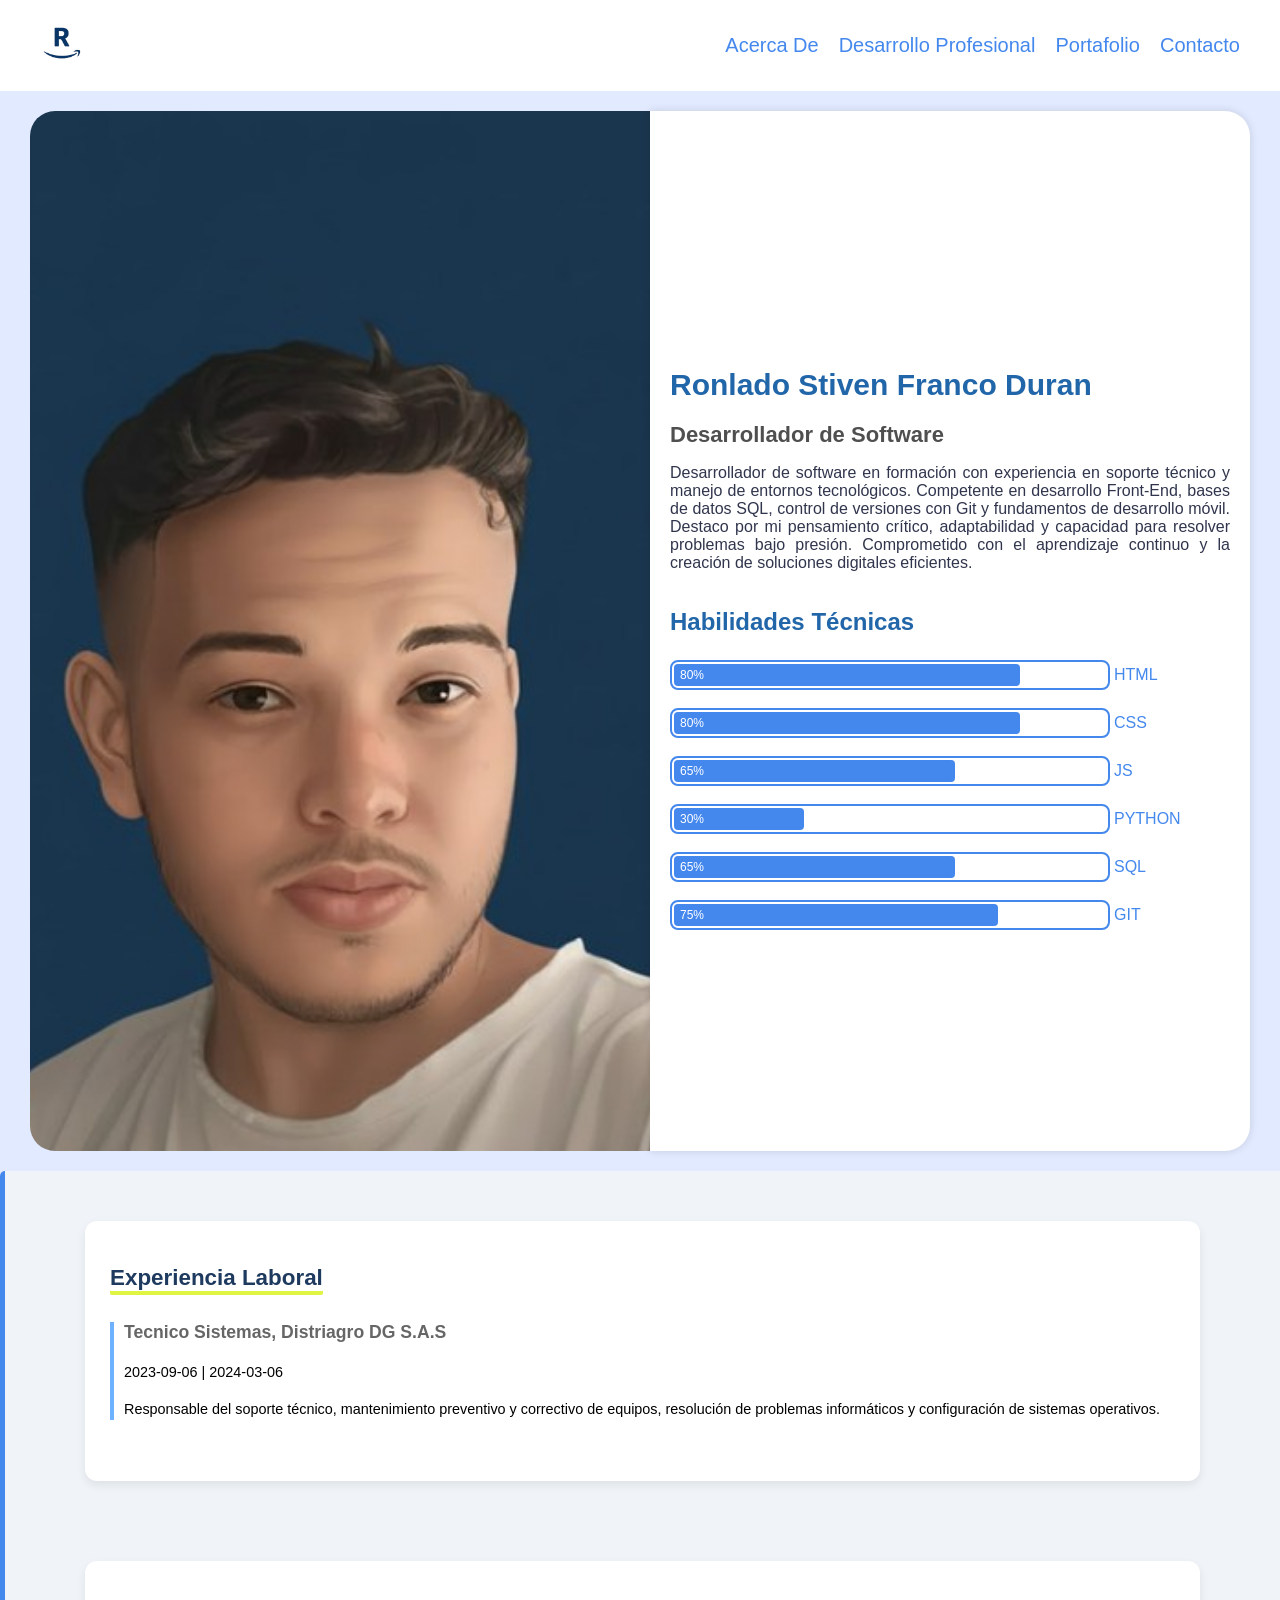
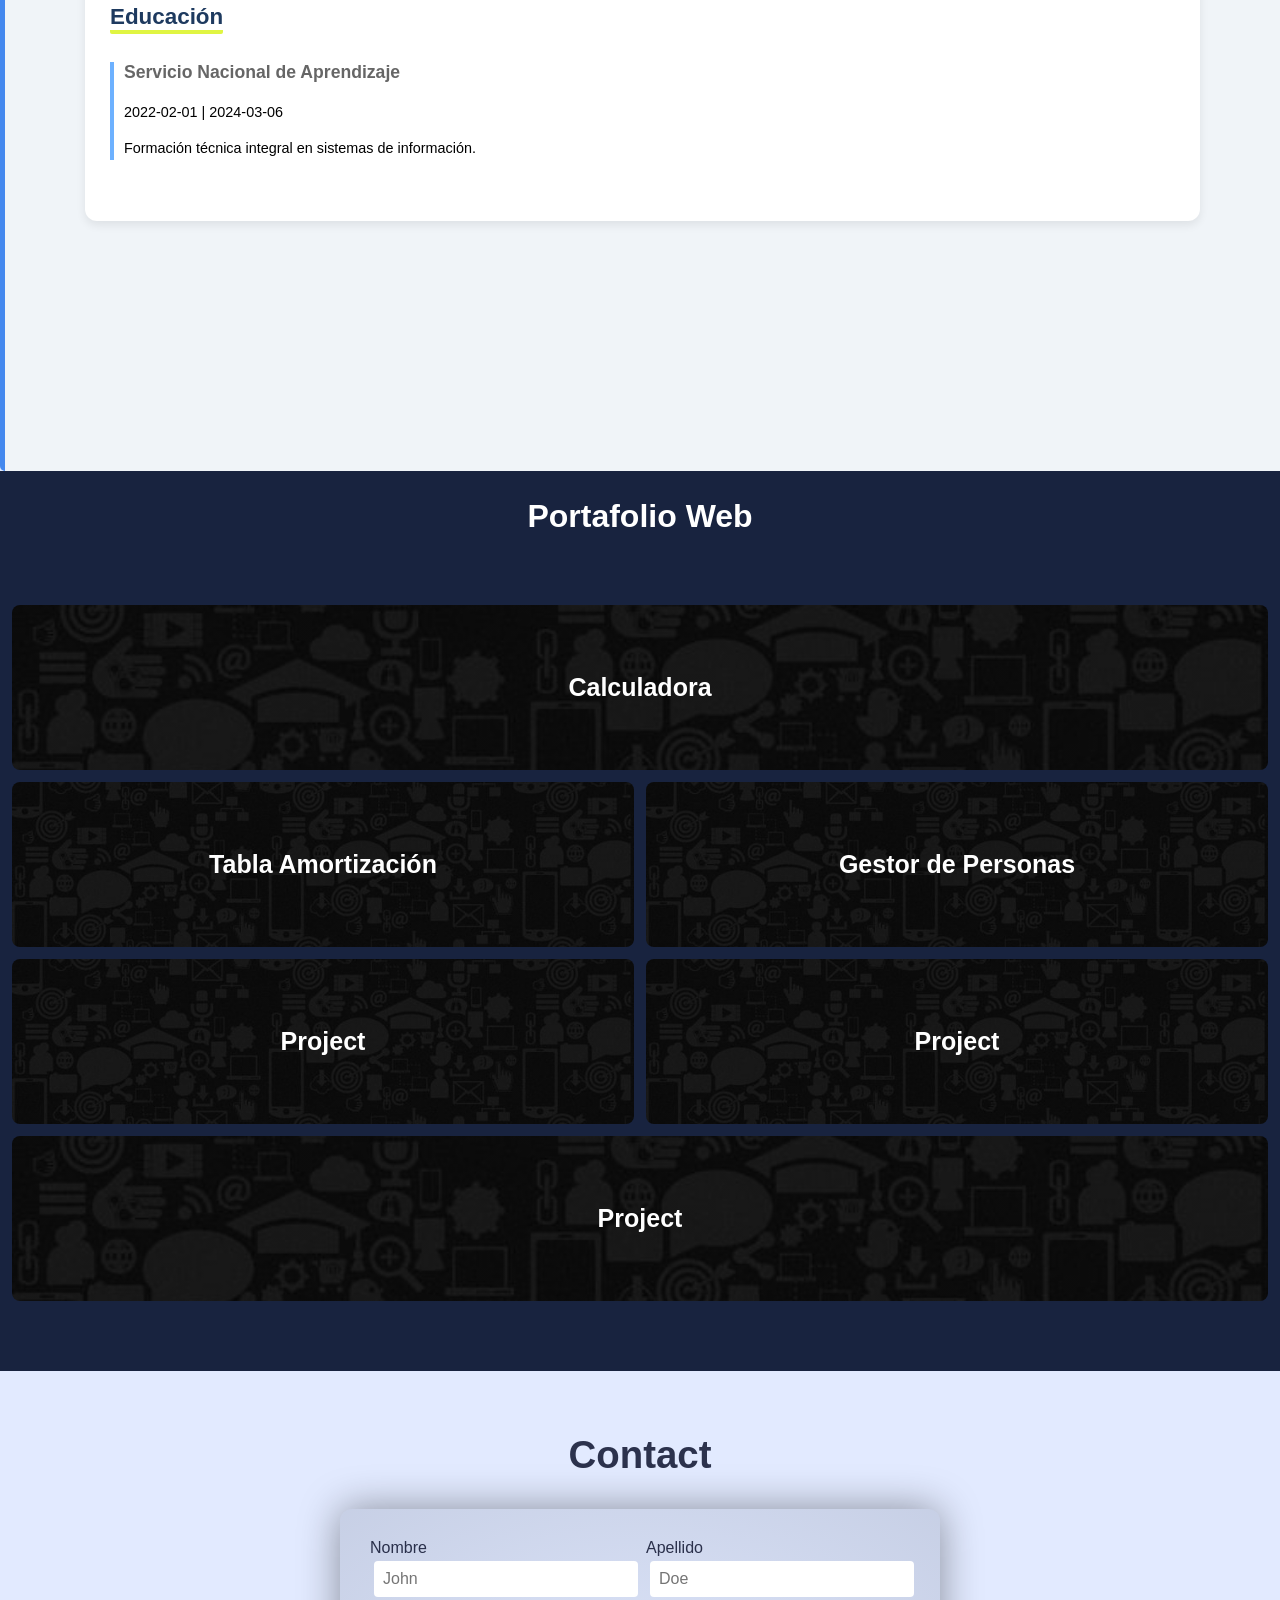
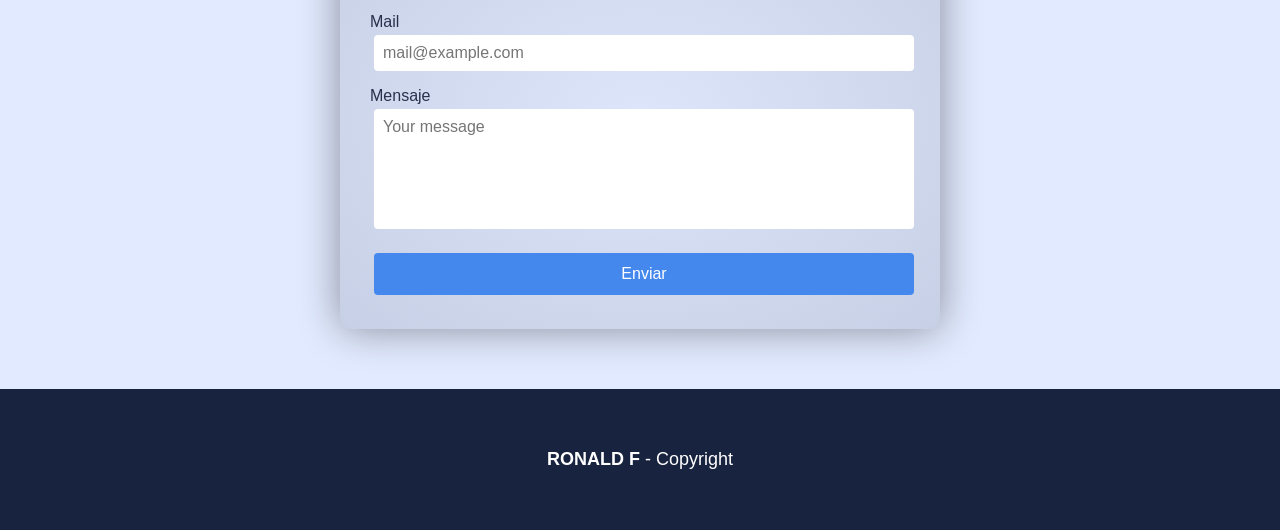
==== index.html @ 2392f157 "Versión 1 Repo Ronald" ====
<!DOCTYPE html>
<html lang="es">
  <head>
    <meta charset="UTF-8" />
    <meta name="viewport" content="width=device-width, initial-scale=1.0" />
    <title>Web Completa</title>
    <link rel="stylesheet" href="styles.css" />
  </head>
  <body>
    <header class="header">
      <input type="checkbox" id="open-menu" class="header__checkbox" />
      <label for="open-menu" class="header__open-nav-button" role="button"
        >=</label
      >

      <div class="header__logo-container">
        <img
          class="header__logo"
          src="IMAGENES/ronaldlogojpg.png"
          alt="simbolor R"
        />
      </div>

      <nav class="header__nav">
        <ul class="header__nav-list">
          <li class="header__nav-item"><a href="#profile">Acerca De</a></li>
          <li class="header__nav-item">
            <a href="#info">Desarrollo Profesional</a>
          </li>
          <li class="header__nav-item"><a href="#portfolio">Portafolio</a></li>
          <li class="header__nav-item"><a href="#contact">Contacto</a></li>
        </ul>
      </nav>
    </header>

    <main class="profile" id="profile">
      <div class="profile__wrapper">
        <div class="profile__img-container">
          <img
            src="IMAGENES/ronaldhd2.jpg"
            class="profile__img"
            alt="Foto de Perfil"
          />
        </div>
        <div class="profile__data-container">
          <div class="profile__data">
            <div class="profile__description">
              <h1>Ronlado Stiven Franco Duran</h1>
              <p class="profesion">Desarrollador de Software</p>
              <p class="description">
                Desarrollador de software en formación con experiencia en
                soporte técnico y manejo de entornos tecnológicos. Competente en
                desarrollo Front-End, bases de datos SQL, control de versiones
                con Git y fundamentos de desarrollo móvil. Destaco por mi
                pensamiento crítico, adaptabilidad y capacidad para resolver
                problemas bajo presión. Comprometido con el aprendizaje continuo
                y la creación de soluciones digitales eficientes.
              </p>
            </div>
            <div class="profile__skills-container">
              <h2>Habilidades Técnicas</h2>
              <ul>
                <li class="profile__skill">
                  <div class="load-bar">
                    <div class="load-bar__bar bar--80">80%</div>
                  </div>
                  <span class="profile__skill-name">HTML</span>
                </li>

                <li class="profile__skill">
                  <div class="load-bar">
                    <div class="load-bar__bar bar--80">80%</div>
                  </div>
                  <span class="profile__skill-name">CSS</span>
                </li>

                <li class="profile__skill">
                  <div class="load-bar">
                    <div class="load-bar__bar bar--65">65%</div>
                  </div>
                  <span class="profile__skill-name">JS</span>
                </li>

                <li class="profile__skill">
                  <div class="load-bar">
                    <div class="load-bar__bar bar--30">30%</div>
                  </div>
                  <span class="profile__skill-name">PYTHON</span>
                </li>

                <li class="profile__skill">
                  <div class="load-bar">
                    <div class="load-bar__bar bar--65">65%</div>
                  </div>
                  <span class="profile__skill-name">SQL</span>
                </li>

                <li class="profile__skill">
                  <div class="load-bar">
                    <div class="load-bar__bar bar--75">75%</div>
                  </div>
                  <span class="profile__skill-name">GIT</span>
                </li>
              </ul>
            </div>
          </div>
        </div>
      </div>
    </main>
    <section class="experience__section" id="info">
      <div class="profile__xp-container">
        <h2 class="xp__title">Experiencia Laboral</h2>

        <br />

        <div class="work">
          <h3 class="work__title">Tecnico Sistemas, Distriagro DG S.A.S</h3>

          <p class="container__details">2023-09-06 | 2024-03-06</p>
          <p class="container__details">
            Responsable del soporte técnico, mantenimiento preventivo y
            correctivo de equipos, resolución de problemas informáticos y
            configuración de sistemas operativos.
          </p>
        </div>
        <br />
      </div>

      <div class="profile__xp-container">
        <h2 class="xp__title">Educación</h2>

        <br />

        <div class="work">
          <h3 class="work__title">Servicio Nacional de Aprendizaje</h3>

          <p class="container__details">2022-02-01 | 2024-03-06</p>
          <p class="container__details">
            Formación técnica integral en sistemas de información.
          </p>
        </div>

        <br />
      </div>
    </section>
    <section class="portfolio" id="portfolio">
      <h2 class="portfolio__title">Portafolio Web</h2>
      <div class="portfolio__project-container">
        <div class="portfolio__project">
          <a class="portfolio__project-name" href="./CALCULADORA/index.html"
            >Calculadora</a
          >
        </div>
        <div class="portfolio__project">
          <a
            class="portfolio__project-name"
            href="./TABLA_AMORTIZACIÓN/index.html"
            >Tabla Amortización</a
          >
        </div>
        <div class="portfolio__project">
          <a
            class="portfolio__project-name"
            href="./GESTOR_DE_PERSONAS/pagina.php"
            >Gestor de Personas</a
          >
        </div>
        <div class="portfolio__project">
          <a class="portfolio__project-name" href="#">Project</a>
        </div>
        <div class="portfolio__project">
          <a class="portfolio__project-name" href="#">Project</a>
        </div>
        <div class="portfolio__project">
          <a class="portfolio__project-name" href="#">Project</a>
        </div>
      </div>
    </section>
    <section class="form" id="contact">
      <h2 class="form__title">Contact</h2>
      <form class="form__form" method="post">
        <div class="form__input-container">
          <label>
            Nombre
            <input type="text" name="nombre" placeholder="John" />
          </label>
        </div>

        <div class="form__input-container">
          <label>
            Apellido
            <input type="text" name="apellido" placeholder="Doe" />
          </label>
        </div>

        <div class="form__input-container">
          <label>
            Mail
            <input type="email" name="mail" placeholder="mail@example.com" />
          </label>
        </div>

        <div class="form__input-container">
          <label>
            Mensaje
            <textarea name="mensaje" placeholder="Your message"></textarea>
          </label>
        </div>

        <div class="form__input-container">
          <input type="submit" value="Enviar" />
        </div>
      </form>
    </section>
    <footer><strong>RONALD F </strong>- Copyright</footer>
  </body>
</html>
---- styles.css ----
* {
    box-sizing: border-box;
    scroll-behavior: smooth;

}

body {
    font-family: 'Gill Sans', 'Gill Sans MT', Calibri, 'Trebuchet MS', sans-serif;
    background-color: #E2EAFF;
    color: #101632DD;
}

body, div, ul, nav, header, footer, a, li, label {
    margin: 0;
    padding: 0;
}

/*--------HEADER SECTION*/

.header {
    background-color:  #FFF;
    display: flex;
    justify-content: space-between;
    align-items: center;
    container-type: inline-size;
    container-name: header;
    position: relative;
    z-index: 10px;
    text-align: center;
    font-size: 20px;
}

.header__open-nav-button {
    color: #48E;
    font-size: 3rem;
    font-weight: 600px;
    position: absolute;
    right: 10px;
    z-index: 20; 
    cursor: pointer;
}


.header__checkbox{
    display: none;
}

.header__nav {
    display: none;
    background-color: #FFF;
    position: absolute;
    height: 100vh;
    width: 100vw;
    top: 0;
    z-index: 10;
}

.header__nav-list{
    display: flex;
    flex-direction: column;
    height: 40vh;
    margin: auto;
    justify-content: space-evenly;
}

.header__checkbox:checked ~ .header__nav{
    display: flex;
}

.header__logo-container {
    position: relative;
    z-index: 20;
}

.header__logo {
    max-width: 100%;
    width: 85px;
    margin: 10px 20px;
}

.header__nav-item{
    list-style: none;
}

.header__nav-item a {
    color: #48E;
    text-decoration: none;
}

.header__nav-item :is(:hover,:active){
    text-decoration: underline;
}


/*--------HEADER QUERIES*/

@container header (min-width: 730px){
    .header__nav{ 
       display: block;
       position: static;
       height: auto;
       width: auto;
       z-index: auto;
       justify-content: space-around; 
      }

    .header__nav-list{
        flex-direction: row;
        height: auto;
        width: auto;
        gap: 20px;
        margin-right: 40px;
    }

    .header__open-nav-button{
        display: none;
    }
}

/*-------- HEADER ENDS----------*/


/*------- PROFILE SECTION------*/

.profile {
    container-name: profile;
    container-type: inline-size;
}

.profile__wrapper {
    display: flex;
    flex-direction: column;
    justify-content: center;
    background-color: #FFF;
    max-width: 1400px;
    height: auto;
}

.profile__data-container {
    max-width: 600px;
    padding: 20px;

}

.profile__description{
    display: flex;
    flex-direction: column;
    align-items: start;
}

.profile__description h1{
    font-size: 30px;
}

.profile__img-container {
    max-height: 500px;
    overflow: hidden;
}

.profile__img {
    max-width: 100%;
    width: 600px;
}

h1 {
    color: #26A;
    font-size: 20px;
}

.profesion {
    margin: 0;
    font-weight: bold;
    color: #4F4F4F;
    font-size: 22px;
}

.description {
  text-align: justify;
}

.profile__skills-container h2 {
    color: #26A;
}

.profile__skill {
    list-style: none;
    display: flex;
    align-items: center;
    margin: 10px;
    max-width: 600px;
    margin-left: 0;
}

.load-bar {
    border:  2px solid #48E;
    border-radius: 8px;
    color: #FFF;
    padding: 2px;
    font-size: 12px;
    width: 80%;
    margin: 4px;
    margin-left: 0;
}

.profile__skill-name {
    color: #48E;
}

.load-bar__bar {
    background-color: #48E;
    border-radius: 4px;
    padding: 4px 6px;
}

.bar--80 {
    width: 80%;
}

.bar--65 {
    width: 65%;
}

.bar--75 {
    width: 75%;
}

.bar--30{
    width: 30%;
}

.bar--60 {
    width: 60%;
}

.bar--90 {
    width: 90%;
}

/*------- PROFILE QUERIES------*/

@container profile (min-width: 610px ){
    .profile__wrapper {
        flex-direction: row;
        padding: 20px;
        background-color: transparent;
        height: 120vh;
        margin: auto;
    }

    .profile__data-container{
        background-color: #FFF;
        display: flex;
        align-items: center;
        border-radius: 0 25px 25px 0;
        box-shadow: 0px 0px 9px  #0002;
    }

    h1 {
        margin-top: 0;
        padding-top: 50px;
        font-size: 3rem;
        text-wrap: balance;
    }

    .profile__data {
        max-width: 620px;
    }

    .profile__img-container {
        max-height: initial;
        border-radius: 25px 0 0 25px;
    }

    .profile__img {
        height: 100%;
        object-fit: cover;
        width: 620px;
    }
}

/*------- PROFILE ENDS------*/

/*------- EXPERIENCE SECTION -----*/

.experience__section {
    background-color: #f0f4f8;
    min-height: 100vh;
    display: flex;
    flex-direction: column;
    text-align: start;
    justify-content: flex-start;
    padding: 50px 80px;
    gap: 40px;
    font-family: 'Segoe UI', Tahoma, Geneva, Verdana, sans-serif;
    border-left: 5px solid #48E;
    border-top-left-radius:5px ;
    border-bottom-left-radius:5px ;

}

.profile__xp-container {
    background-color: #ffffff;
    padding: 25px;
    border-radius: 12px;
    margin-bottom: 40px;
    box-shadow: 0px 4px 10px rgba(0, 0, 0, 0.08);
    transition: transform .2s ease;
}

.profile__xp-container:hover {
    transform: translateY(-3px);
    border: 1px solid rgb(115, 170, 253);
}

.work {
    border-left: 4px solid #6db1ff;
    margin-bottom: 18px;
    padding-left: 10px;
}

.xp__title {
    color: #1e3a5f;
    font-weight: bold;
    font-size: 1.4rem;
    margin-bottom: 10px;
    display: inline-block;
    border-bottom: 4px solid #e0f542;
    border-radius:2px;
}

.work__title {
    color: #0009;
    font-size: 1.1rem;
}

.container__details {
    color: #000;
    font-size: .9rem;
    line-height: 1.4rem;
}

/*------- EXPERIENCE QUIERIES -----*/

@media (max-width: 992px) {
    .experience__section {
        padding: 40px 50px;
    }
}

@media (max-width: 768px) {
    .experience__section {
        padding: 30px 35px;
    }

    .xp__title {
        font-size: 1.2rem;
    }

    .work__title {
        font-size: 1rem;
    }
}

@media (max-width: 576px) {
    .experience__section {
        padding: 25px 20px;
        gap: 25px;
    }

    .profile__xp-container {
        padding: 20px;
    }

    .xp__title {
        font-size: 1.1rem;
    }

    .container__details {
        font-size: .85rem;
    }
}

@media (max-width: 400px) {
    .experience__section {
        padding: 20px 15px;
    }

    .container__details {
        font-size: .8rem;
    }
}

/*------- EXPERIENCE END -----*/

/*------- PORTFOLIO SECTION------*/

.portfolio {
    background-color: #18233F;
    color: #FFF;
    min-height: 100vh;
    display: flex;
    flex-direction: column;
    text-align: center;
    container-name: portfolio;
    container-type: inline-size;
    justify-content: space-evenly;
}

.portfolio__title {
    font-size: 2rem;
    margin-bottom: 0 ;
}

.portfolio__project-container {
    display: grid;
    grid-template-columns: 1fr;
    max-width: 1300px;
    margin: auto;
    width: 100%;
    gap: 12px;
    padding: 12px;
    min-height: 80vh;
}

.portfolio__project-name{
    font-size: 25px;
    text-decoration: none;
    color: #FFF;
    font-weight: 800;
}

.portfolio__project {
    background-image: linear-gradient(#0006, #0006), url("./IMAGENES/proyectsFondo.jpg") ;
    background-position: center;
    background-size: cover;
    display: grid;
    place-content: center;
    border-radius: 8px;
}


.portfolio__project:hover {
    opacity: 0.74;
    outline: 2px solid #FFF6;
}
/*------- PORTFOLIO QUERIES------*/

@container portfolio (min-width: 56.25rem){
    .portfolio__project-container {
        grid-template-columns: repeat(auto-fill, minmax(420px, 1fr));
    }

    .portfolio__project:first-child {
        grid-column: span 2;
    }

    .portfolio__project:last-child{
        grid-column: span 2;
    }
}

@container portfolio (min-width: 81.25rem){
    .portfolio__project-container {
        grid-template-columns: repeat(auto-fill, minmax(300px, 1fr));
    }

    .portfolio__project:first-child {
        grid-column: span 2;
        grid-row: span 2;
    }

    .portfolio__project:nth-child(6){
        grid-column: span 4;
    }
}

/*------- PORTFOLIO ENDS------*/


/*------- CONTACT SECTION------*/

.form {
    min-height: 60vh;
    display: flex;
    flex-direction: column;
    justify-content: center;
    align-items: center;
    font-size: inherit;
    padding: 30px 0;
    container-name: form;
    container-type: inline-size;
}


.form__title {
    text-align: center;
    font-size: 25px;
}

.form__form {
    padding: 12px;
    max-width: 600px;
    width: 100%;
    display: grid;
    margin-bottom: 30px;
}


.form__input-container :is(input, textarea) {
    width: 100%;
    padding: 9px;
    font-size: 16px;
    margin: 4px;
    border: none;
    box-shadow: 2px 2px 4px #0003;
    background-color: #FFF;
}

.form__input-container textarea {
    resize:none ;
    min-height: 120px;
    font-family: inherit;
}

.form__input-container input[type="submit"]{
    padding: 12px;
    background-color: #48E;
    color: #FFF;
}

.form__title {
    font-size: 2.4rem;
}

/*------- CONTACT QUERIES------*/

@container form (min-width: 56.25rem){
    .form__form {
        grid-template-columns: 1fr 1fr;
        grid-template-areas: 
        "name lastname"
        "email email"
        "message message"
        "button button";
        gap: 12px;
        background: radial-gradient(#18233F06, #18233F22);
        padding: 30px;
        border-radius: 12px;
        box-shadow: 0px 0px 40px #0006; 
    }
    

    .form__input-container:first-child{
        grid-area: name;
    }

    .form__input-container:nth-child(2){
        grid-area: lastname;
    }

    .form__input-container:nth-child(3){
        grid-area: email;
    }

    .form__input-container:nth-child(4){
        grid-area: message;
    }

    .form__input-container:nth-child(5){
        grid-area: button;
    }

    .form__input-container :is(input, textarea) {
        box-shadow: none;
        border-radius: 4px;
    }

    .form__input-container  input {
        cursor: pointer;
    }
}

/*------- CONTACT ENDS------*/


/*------- FOOTER SECTION------*/

footer {
    padding: 60px;
    text-align: center;
    background-color: #18233F;
    color:  #FFF;
    font-size: 18px;
}

/*------- FOOTER QUERIES------*/


/*------- FOOTER ENDS------*/
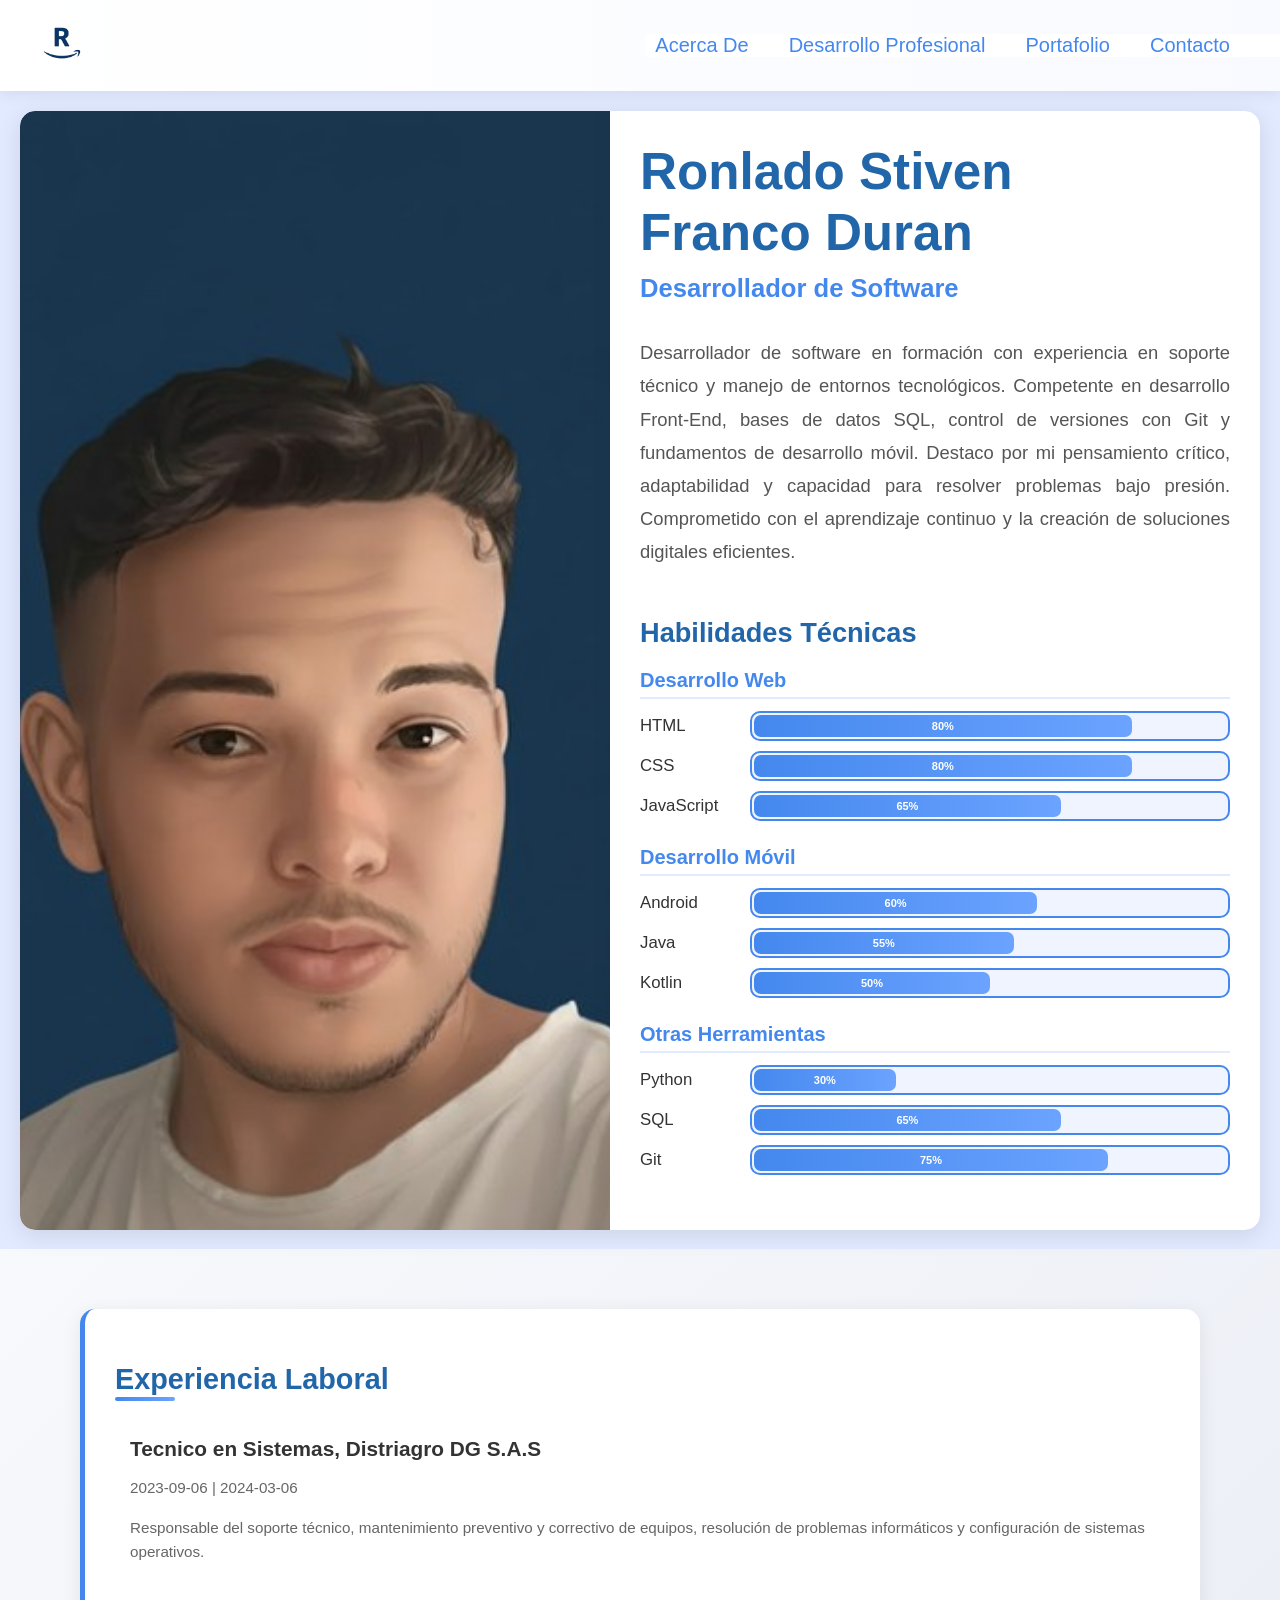
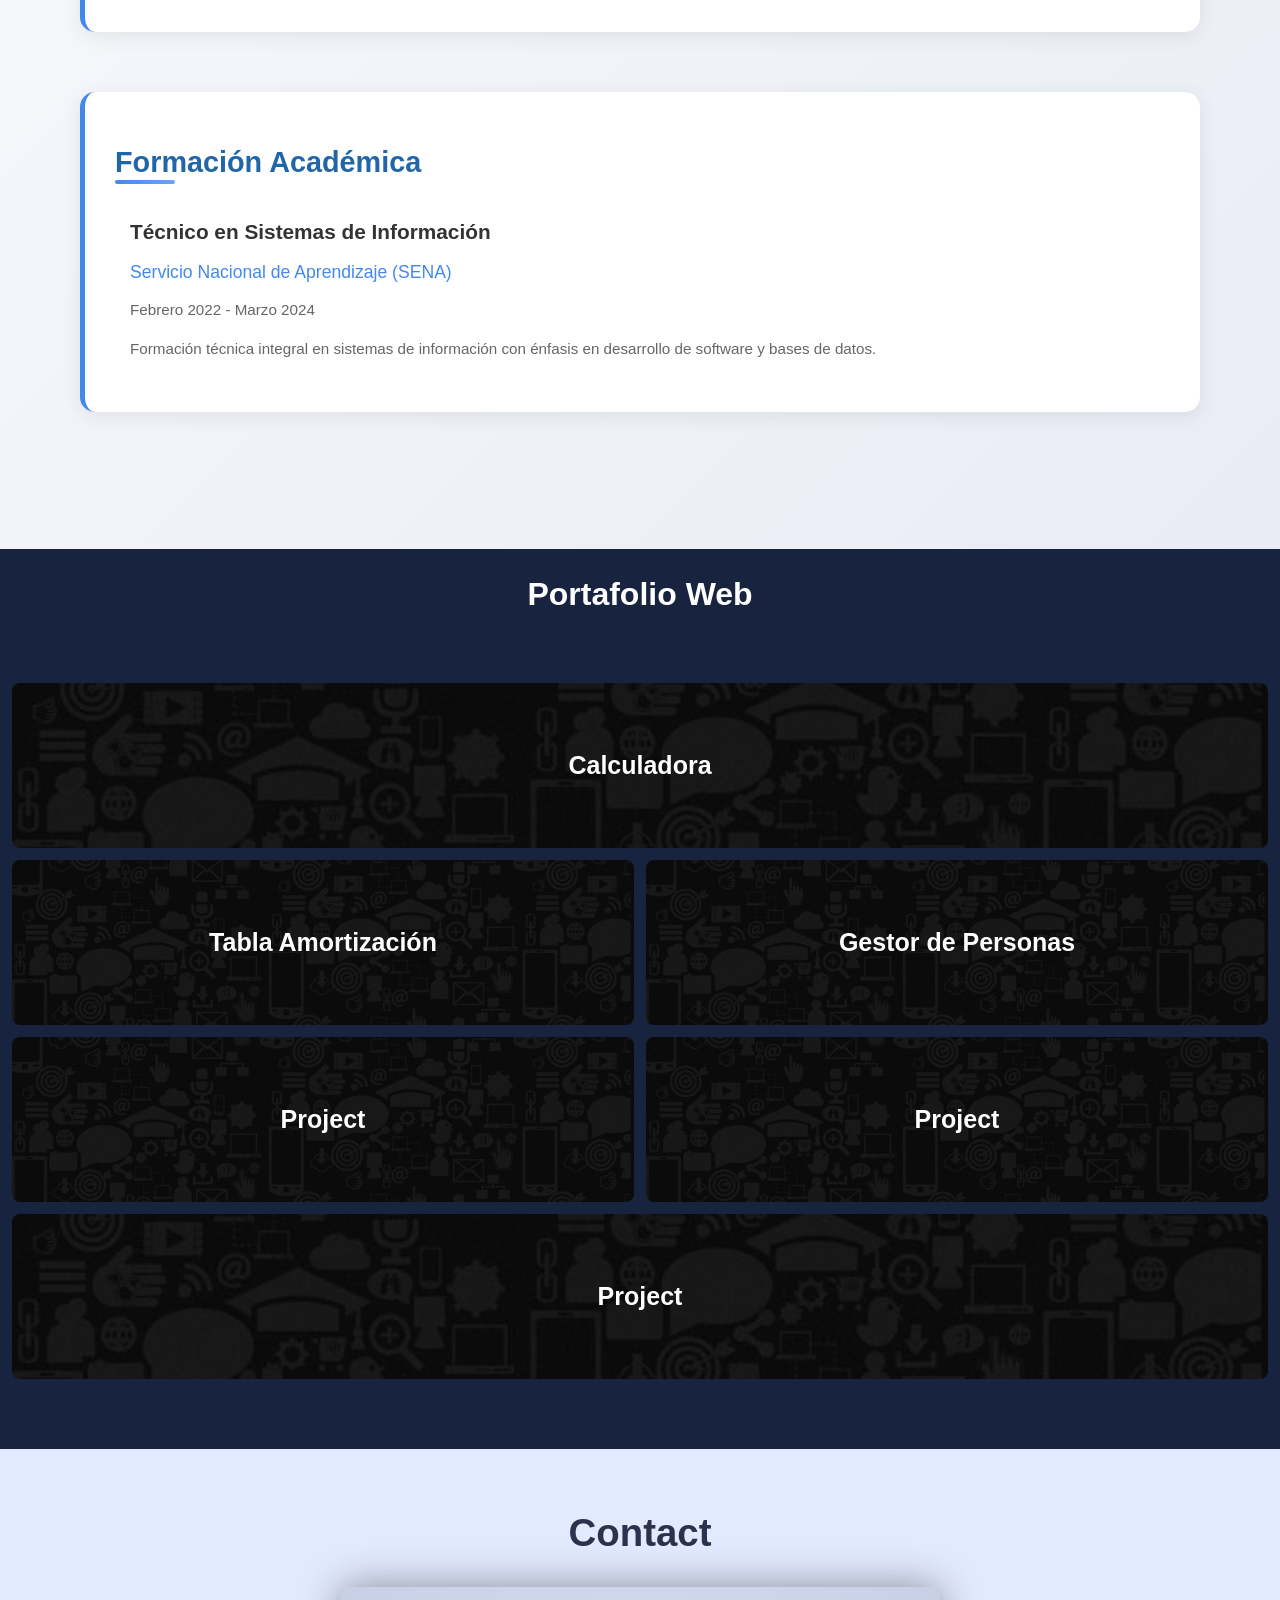
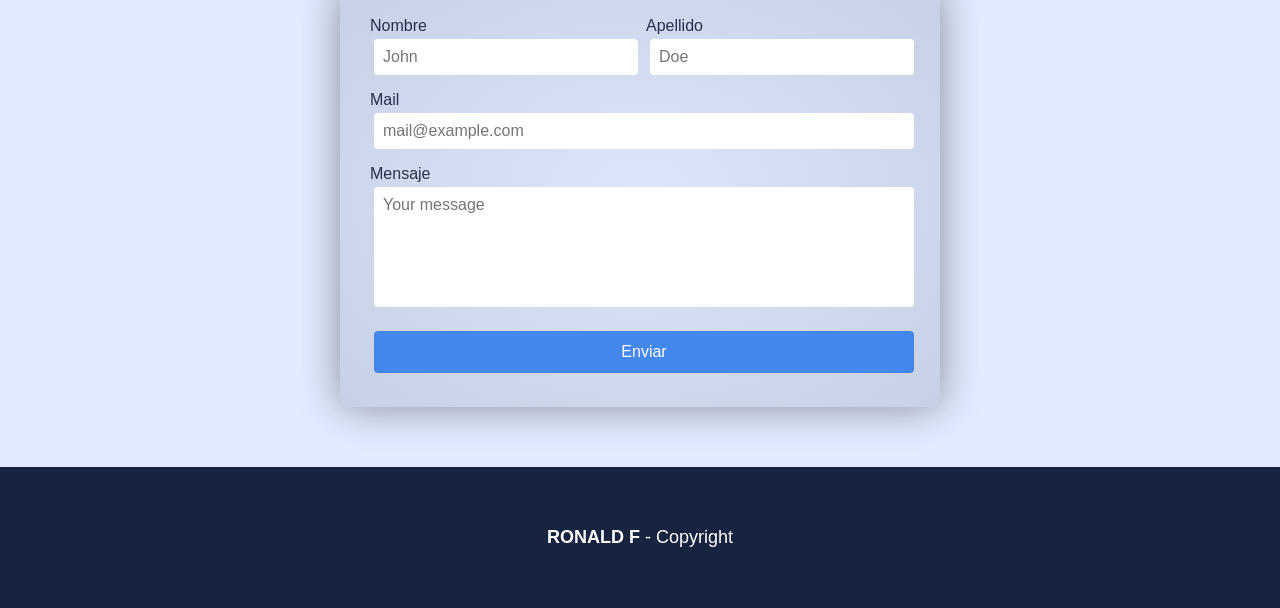
==== commit 3c998908: "Se añadio la parte de desarrollo movil" ====
--- a/index.html
+++ b/index.html
@@ -59,49 +59,84 @@
             </div>
             <div class="profile__skills-container">
               <h2>Habilidades Técnicas</h2>
-              <ul>
-                <li class="profile__skill">
-                  <div class="load-bar">
-                    <div class="load-bar__bar bar--80">80%</div>
-                  </div>
-                  <span class="profile__skill-name">HTML</span>
-                </li>
-
-                <li class="profile__skill">
-                  <div class="load-bar">
-                    <div class="load-bar__bar bar--80">80%</div>
-                  </div>
-                  <span class="profile__skill-name">CSS</span>
-                </li>
-
-                <li class="profile__skill">
-                  <div class="load-bar">
-                    <div class="load-bar__bar bar--65">65%</div>
-                  </div>
-                  <span class="profile__skill-name">JS</span>
-                </li>
-
-                <li class="profile__skill">
-                  <div class="load-bar">
-                    <div class="load-bar__bar bar--30">30%</div>
-                  </div>
-                  <span class="profile__skill-name">PYTHON</span>
-                </li>
-
-                <li class="profile__skill">
-                  <div class="load-bar">
-                    <div class="load-bar__bar bar--65">65%</div>
-                  </div>
-                  <span class="profile__skill-name">SQL</span>
-                </li>
-
-                <li class="profile__skill">
-                  <div class="load-bar">
-                    <div class="load-bar__bar bar--75">75%</div>
-                  </div>
-                  <span class="profile__skill-name">GIT</span>
-                </li>
-              </ul>
+
+              <div class="skills-category">
+                <h3 class="category-title">Desarrollo Web</h3>
+                <ul>
+                  <li class="profile__skill">
+                    <span class="profile__skill-name">HTML</span>
+                    <div class="load-bar">
+                      <div class="load-bar__bar bar--80">80%</div>
+                    </div>
+                  </li>
+
+                  <li class="profile__skill">
+                    <span class="profile__skill-name">CSS</span>
+                    <div class="load-bar">
+                      <div class="load-bar__bar bar--80">80%</div>
+                    </div>
+                  </li>
+
+                  <li class="profile__skill">
+                    <span class="profile__skill-name">JavaScript</span>
+                    <div class="load-bar">
+                      <div class="load-bar__bar bar--65">65%</div>
+                    </div>
+                  </li>
+                </ul>
+              </div>
+
+              <div class="skills-category">
+                <h3 class="category-title">Desarrollo Móvil</h3>
+                <ul>
+                  <li class="profile__skill">
+                    <span class="profile__skill-name">Android</span>
+                    <div class="load-bar">
+                      <div class="load-bar__bar bar--60">60%</div>
+                    </div>
+                  </li>
+
+                  <li class="profile__skill">
+                    <span class="profile__skill-name">Java</span>
+                    <div class="load-bar">
+                      <div class="load-bar__bar bar--55">55%</div>
+                    </div>
+                  </li>
+
+                  <li class="profile__skill">
+                    <span class="profile__skill-name">Kotlin</span>
+                    <div class="load-bar">
+                      <div class="load-bar__bar bar--50">50%</div>
+                    </div>
+                  </li>
+                </ul>
+              </div>
+
+              <div class="skills-category">
+                <h3 class="category-title">Otras Herramientas</h3>
+                <ul>
+                  <li class="profile__skill">
+                    <span class="profile__skill-name">Python</span>
+                    <div class="load-bar">
+                      <div class="load-bar__bar bar--30">30%</div>
+                    </div>
+                  </li>
+
+                  <li class="profile__skill">
+                    <span class="profile__skill-name">SQL</span>
+                    <div class="load-bar">
+                      <div class="load-bar__bar bar--65">65%</div>
+                    </div>
+                  </li>
+
+                  <li class="profile__skill">
+                    <span class="profile__skill-name">Git</span>
+                    <div class="load-bar">
+                      <div class="load-bar__bar bar--75">75%</div>
+                    </div>
+                  </li>
+                </ul>
+              </div>
             </div>
           </div>
         </div>
@@ -114,7 +149,7 @@
         <br />
 
         <div class="work">
-          <h3 class="work__title">Tecnico Sistemas, Distriagro DG S.A.S</h3>
+          <h3 class="work__title">Tecnico en Sistemas, Distriagro DG S.A.S</h3>
 
           <p class="container__details">2023-09-06 | 2024-03-06</p>
           <p class="container__details">
@@ -127,20 +162,17 @@
       </div>
 
       <div class="profile__xp-container">
-        <h2 class="xp__title">Educación</h2>
-
-        <br />
+        <h2 class="xp__title">Formación Académica</h2>
 
         <div class="work">
-          <h3 class="work__title">Servicio Nacional de Aprendizaje</h3>
-
-          <p class="container__details">2022-02-01 | 2024-03-06</p>
+          <h3 class="work__title">Técnico en Sistemas de Información</h3>
+          <p class="work__company">Servicio Nacional de Aprendizaje (SENA)</p>
+          <p class="container__details">Febrero 2022 - Marzo 2024</p>
           <p class="container__details">
-            Formación técnica integral en sistemas de información.
+            Formación técnica integral en sistemas de información con énfasis en
+            desarrollo de software y bases de datos.
           </p>
         </div>
-
-        <br />
       </div>
     </section>
     <section class="portfolio" id="portfolio">
--- a/styles.css
+++ b/styles.css
@@ -15,31 +15,35 @@
     padding: 0;
 }
 
-/*--------HEADER SECTION*/
-
 .header {
-    background-color:  #FFF;
+    background: linear-gradient(to right, #FFFFFF, #F8FAFF);
     display: flex;
     justify-content: space-between;
     align-items: center;
     container-type: inline-size;
     container-name: header;
-    position: relative;
-    z-index: 10px;
+    position: sticky;
+    top: 0;
+    z-index: 100;
     text-align: center;
     font-size: 20px;
+    box-shadow: 0 2px 15px rgba(0, 0, 0, 0.08);
 }
 
 .header__open-nav-button {
-    color: #48E;
+    color: #4488EE;
     font-size: 3rem;
-    font-weight: 600px;
+    font-weight: 600;
     position: absolute;
     right: 10px;
-    z-index: 20; 
+    z-index: 200; 
     cursor: pointer;
-}
-
+    transition: color 0.3s ease;
+}
+
+.header__open-nav-button:hover {
+    color: #2266CC;
+}
 
 .header__checkbox{
     display: none;
@@ -52,7 +56,7 @@
     height: 100vh;
     width: 100vw;
     top: 0;
-    z-index: 10;
+    z-index: 150;
 }
 
 .header__nav-list{
@@ -69,7 +73,7 @@
 
 .header__logo-container {
     position: relative;
-    z-index: 20;
+    z-index: 200;
 }
 
 .header__logo {
@@ -83,14 +87,18 @@
 }
 
 .header__nav-item a {
-    color: #48E;
+    color: #4488EE;
     text-decoration: none;
-}
-
-.header__nav-item :is(:hover,:active){
-    text-decoration: underline;
-}
-
+    font-weight: 500;
+    transition: all 0.3s ease;
+    padding: 5px 10px;
+    border-radius: 5px;
+}
+
+.header__nav-item a:hover {
+    color: #2266CC;
+    background-color: #E2EAFF;
+}
 
 /*--------HEADER QUERIES*/
 
@@ -117,14 +125,14 @@
     }
 }
 
+
 /*-------- HEADER ENDS----------*/
-
-
 /*------- PROFILE SECTION------*/
 
 .profile {
     container-name: profile;
     container-type: inline-size;
+    padding: 20px;
 }
 
 .profile__wrapper {
@@ -134,82 +142,113 @@
     background-color: #FFF;
     max-width: 1400px;
     height: auto;
+    margin: 0 auto;
+    border-radius: 15px;
+    box-shadow: 0 5px 25px rgba(0, 0, 0, 0.1);
+    overflow: hidden;
 }
 
 .profile__data-container {
-    max-width: 600px;
-    padding: 20px;
-
+    max-width: 100%;
+    padding: 30px;
 }
 
 .profile__description{
     display: flex;
     flex-direction: column;
     align-items: start;
+    margin-bottom: 30px;
 }
 
 .profile__description h1{
-    font-size: 30px;
+    font-size: 2.2rem;
+    color: #2266AA;
+    margin-bottom: 10px;
+    line-height: 1.2;
 }
 
 .profile__img-container {
-    max-height: 500px;
+    width: 100%;
+    height: 350px;
     overflow: hidden;
+    display: flex;
+    align-items: center;
+    justify-content: center;
 }
 
 .profile__img {
-    max-width: 100%;
-    width: 600px;
-}
-
-h1 {
-    color: #26A;
-    font-size: 20px;
+    width: 100%;
+    height: 100%;
+    display: block;
+    object-fit: cover;
+    object-position: center;
 }
 
 .profesion {
-    margin: 0;
-    font-weight: bold;
-    color: #4F4F4F;
-    font-size: 22px;
+    margin: 0 0 15px 0;
+    font-weight: 600;
+    color: #4488EE;
+    font-size: 1.4rem;
 }
 
 .description {
-  text-align: justify;
+    text-align: justify;
+    color: #555;
+    line-height: 1.8;
+    font-size: 1.05rem;
 }
 
 .profile__skills-container h2 {
-    color: #26A;
+    color: #2266AA;
+    font-size: 1.6rem;
+    margin-bottom: 20px;
+}
+
+.skills-category {
+    margin-bottom: 25px;
+}
+
+.category-title {
+    color: #4488EE;
+    font-size: 1.15rem;
+    margin-bottom: 12px;
+    padding-bottom: 5px;
+    border-bottom: 2px solid #E2EAFF;
 }
 
 .profile__skill {
     list-style: none;
     display: flex;
     align-items: center;
-    margin: 10px;
-    max-width: 600px;
-    margin-left: 0;
+    margin: 10px 0;
+    max-width: 100%;
+    gap: 12px;
+}
+
+.profile__skill-name {
+    color: #333;
+    font-weight: 500;
+    min-width: 85px;
+    font-size: 1rem;
 }
 
 .load-bar {
-    border:  2px solid #48E;
-    border-radius: 8px;
+    border: 2px solid #4488EE;
+    border-radius: 10px;
     color: #FFF;
     padding: 2px;
-    font-size: 12px;
-    width: 80%;
-    margin: 4px;
-    margin-left: 0;
-}
-
-.profile__skill-name {
-    color: #48E;
+    font-size: 11px;
+    width: 100%;
+    background-color: #F0F4FF;
 }
 
 .load-bar__bar {
-    background-color: #48E;
-    border-radius: 4px;
-    padding: 4px 6px;
+    background: linear-gradient(90deg, #4488EE, #6BA3FF);
+    border-radius: 7px;
+    padding: 5px 7px;
+    text-align: center;
+    font-weight: 600;
+    transition: width 0.5s ease;
 }
 
 .bar--80 {
@@ -232,33 +271,63 @@
     width: 60%;
 }
 
-.bar--90 {
-    width: 90%;
+.bar--55 {
+    width: 55%;
+}
+
+.bar--50 {
+    width: 50%;
 }
 
 /*------- PROFILE QUERIES------*/
 
-@container profile (min-width: 610px ){
+@container profile (min-width: 600px ){
+    .profile__img-container {
+        height: 400px;
+    }
+    
+    .profile__description h1{
+        font-size: 2.5rem;
+    }
+    
+    .profesion {
+        font-size: 1.5rem;
+    }
+    
+    .description {
+        font-size: 1.1rem;
+    }
+    
+    .profile__skill-name {
+        font-size: 1.05rem;
+    }
+    
+    .category-title {
+        font-size: 1.2rem;
+    }
+}
+
+@container profile (min-width: 850px ){
     .profile__wrapper {
         flex-direction: row;
-        padding: 20px;
         background-color: transparent;
-        height: 120vh;
-        margin: auto;
+        min-height: 100vh;
+        align-items: stretch;
     }
 
     .profile__data-container{
         background-color: #FFF;
         display: flex;
         align-items: center;
-        border-radius: 0 25px 25px 0;
-        box-shadow: 0px 0px 9px  #0002;
-    }
-
-    h1 {
+        border-radius: 0 15px 15px 0;
+        box-shadow: 5px 0 25px rgba(0, 0, 0, 0.1);
+        flex: 1;
+        max-width: 650px;
+    }
+
+    .profile__description h1 {
         margin-top: 0;
-        padding-top: 50px;
-        font-size: 3rem;
+        font-size: 4.8rem;
         text-wrap: balance;
     }
 
@@ -267,104 +336,158 @@
     }
 
     .profile__img-container {
-        max-height: initial;
-        border-radius: 25px 0 0 25px;
+        height: auto;
+        min-height: 100vh;
+        border-radius: 15px 0 0 15px;
+        flex: 1;
+        max-width: 50%;
     }
 
     .profile__img {
         height: 100%;
         object-fit: cover;
-        width: 620px;
-    }
-}
-
-/*------- PROFILE ENDS------*/
+        width: 100%;
+    }
+    
+    .profile__skill {
+        gap: 15px;
+    }
+    
+    .profile__skill-name {
+        min-width: 95px;
+        font-size: 1.05rem;
+    }
+    
+    .profile__skills-container h2 {
+        font-size: 1.7rem;
+    }
+    
+    .category-title {
+        font-size: 1.25rem;
+    }
+    
+    .description {
+        font-size: 2.1rem;
+    }
+}
+
+@container profile (min-width: 1100px ){
+    .profile__description h1 {
+        font-size: 3.2rem;
+    }
+    
+    .profesion {
+        font-size: 1.6rem;
+    }
+    
+    .description {
+        font-size: 1.15rem;
+    }
+}
+
+/*---- PROFILE END------*/
 
 /*------- EXPERIENCE SECTION -----*/
 
 .experience__section {
-    background-color: #f0f4f8;
+    background: linear-gradient(135deg, #f8f9fc 0%, #e9ecf5 100%);
     min-height: 100vh;
     display: flex;
     flex-direction: column;
     text-align: start;
     justify-content: flex-start;
-    padding: 50px 80px;
+    padding: 60px 80px;
     gap: 40px;
     font-family: 'Segoe UI', Tahoma, Geneva, Verdana, sans-serif;
-    border-left: 5px solid #48E;
-    border-top-left-radius:5px ;
-    border-bottom-left-radius:5px ;
-
 }
 
 .profile__xp-container {
     background-color: #ffffff;
-    padding: 25px;
-    border-radius: 12px;
-    margin-bottom: 40px;
-    box-shadow: 0px 4px 10px rgba(0, 0, 0, 0.08);
-    transition: transform .2s ease;
+    padding: 30px;
+    border-radius: 15px;
+    margin-bottom: 20px;
+    box-shadow: 0 4px 20px rgba(0, 0, 0, 0.08);
+    border-left: 5px solid #4488EE;
+    transition: all 0.3s ease;
 }
 
 .profile__xp-container:hover {
-    transform: translateY(-3px);
-    border: 1px solid rgb(115, 170, 253);
+    transform: translateX(5px);
+    box-shadow: 0 6px 30px rgba(68, 136, 238, 0.15);
 }
 
 .work {
-    border-left: 4px solid #6db1ff;
-    margin-bottom: 18px;
-    padding-left: 10px;
+    margin-bottom: 20px;
+    padding-left: 15px;
 }
 
 .xp__title {
-    color: #1e3a5f;
-    font-weight: bold;
-    font-size: 1.4rem;
-    margin-bottom: 10px;
+    color: #2266AA;
+    font-weight: 700;
+    font-size: 1.8rem;
+    margin-bottom: 20px;
     display: inline-block;
-    border-bottom: 4px solid #e0f542;
-    border-radius:2px;
+    position: relative;
+}
+
+.xp__title::after {
+    content: '';
+    position: absolute;
+    bottom: -5px;
+    left: 0;
+    width: 60px;
+    height: 4px;
+    background: linear-gradient(90deg, #4488EE, #6BA3FF);
+    border-radius: 2px;
 }
 
 .work__title {
-    color: #0009;
+    color: #333;
+    font-size: 1.3rem;
+    font-weight: 600;
+    margin-bottom: 5px;
+}
+
+.work__company {
+    color: #4488EE;
     font-size: 1.1rem;
+    font-weight: 500;
+    margin-bottom: 8px;
 }
 
 .container__details {
-    color: #000;
-    font-size: .9rem;
-    line-height: 1.4rem;
-}
-
-/*------- EXPERIENCE QUIERIES -----*/
+    color: #666;
+    font-size: 0.95rem;
+    line-height: 1.6;
+    margin-bottom: 8px;
+}
+
+/*------- EXPERIENCE QUERIES -----*/
 
 @media (max-width: 992px) {
     .experience__section {
-        padding: 40px 50px;
+        padding: 50px 50px;
     }
 }
 
 @media (max-width: 768px) {
     .experience__section {
-        padding: 30px 35px;
+        padding: 40px 35px;
     }
 
     .xp__title {
-        font-size: 1.2rem;
+        font-size: 1.5rem;
     }
 
     .work__title {
-        font-size: 1rem;
+        font-size: 1.1rem;
     }
 }
 
 @media (max-width: 576px) {
     .experience__section {
-        padding: 25px 20px;
-        gap: 25px;
+        padding: 30px 20px;
+        gap: 30px;
     }
 
     .profile__xp-container {
@@ -372,24 +495,9 @@
     }
 
     .xp__title {
-        font-size: 1.1rem;
-    }
-
-    .container__details {
-        font-size: .85rem;
-    }
-}
-
-@media (max-width: 400px) {
-    .experience__section {
-        padding: 20px 15px;
-    }
-
-    .container__details {
-        font-size: .8rem;
-    }
-}
-
+        font-size: 1.3rem;
+    }
+}
 /*------- EXPERIENCE END -----*/
 
 /*------- PORTFOLIO SECTION------*/
